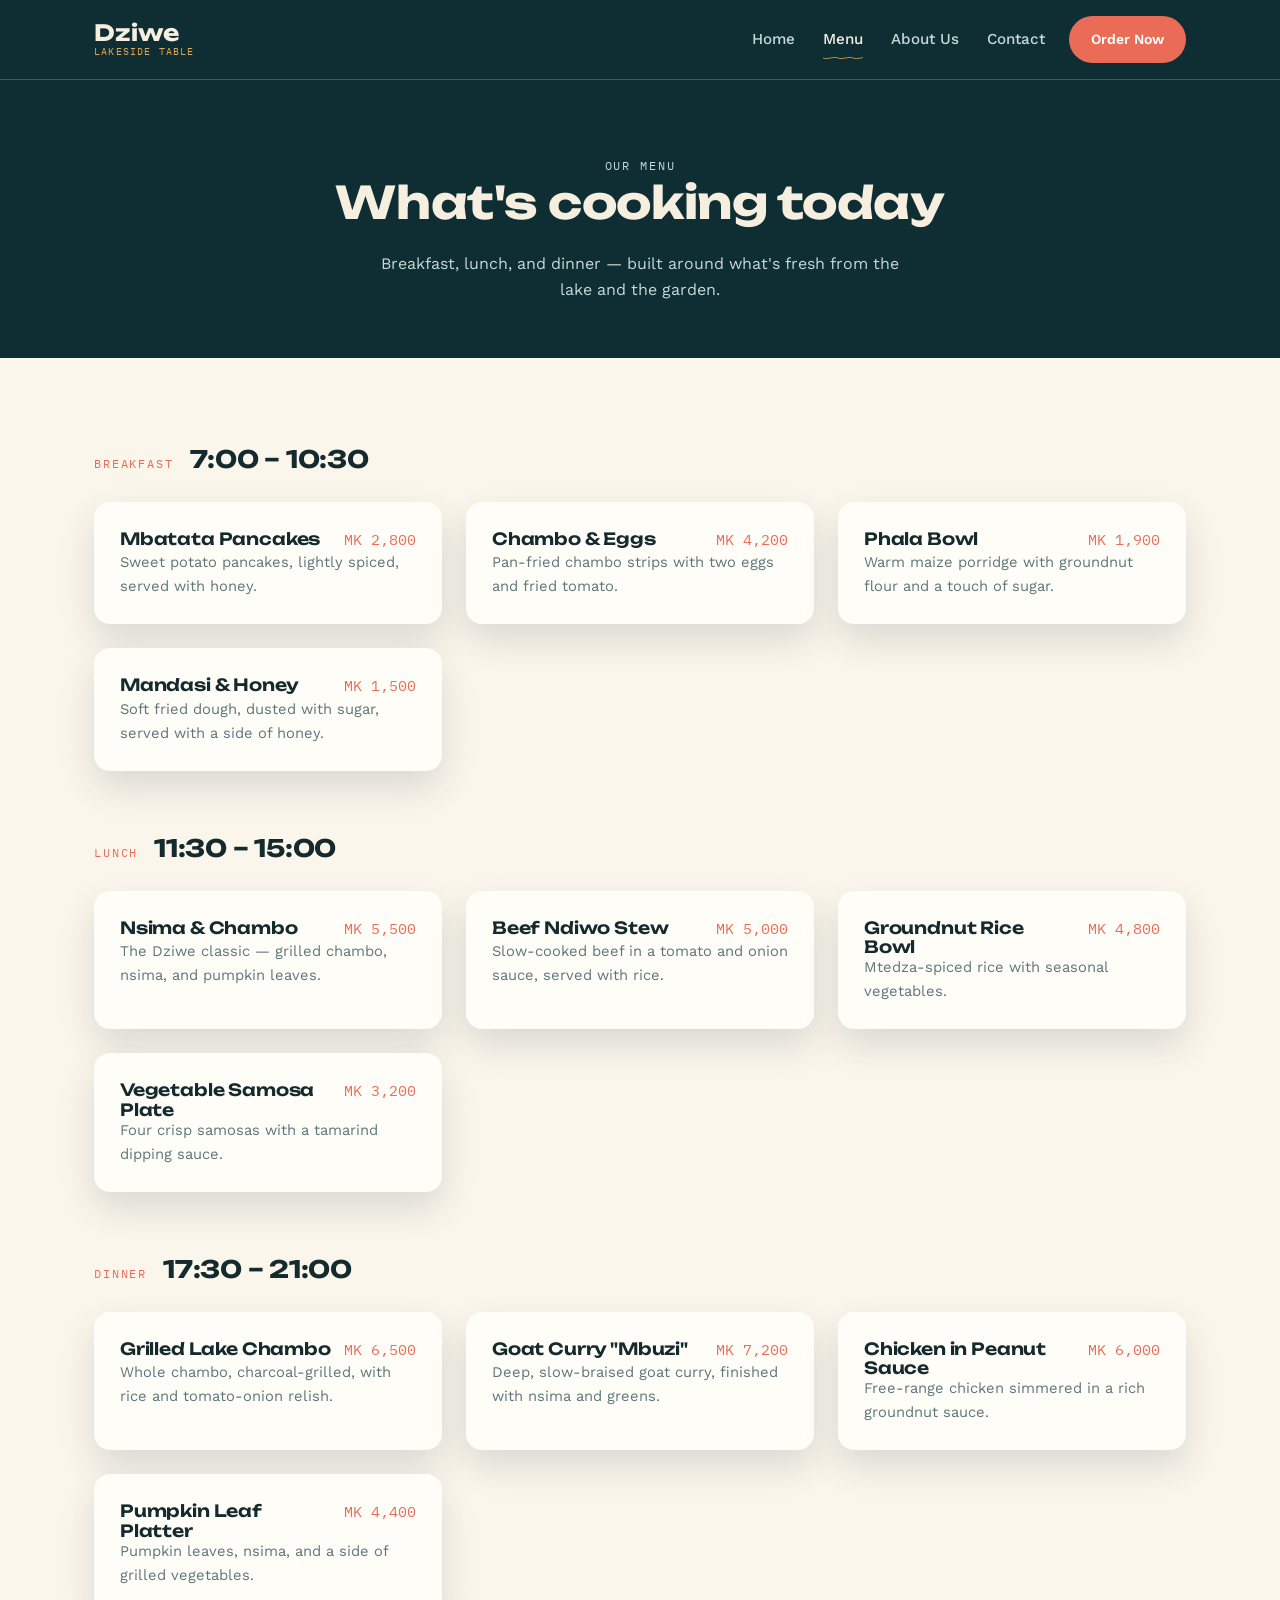
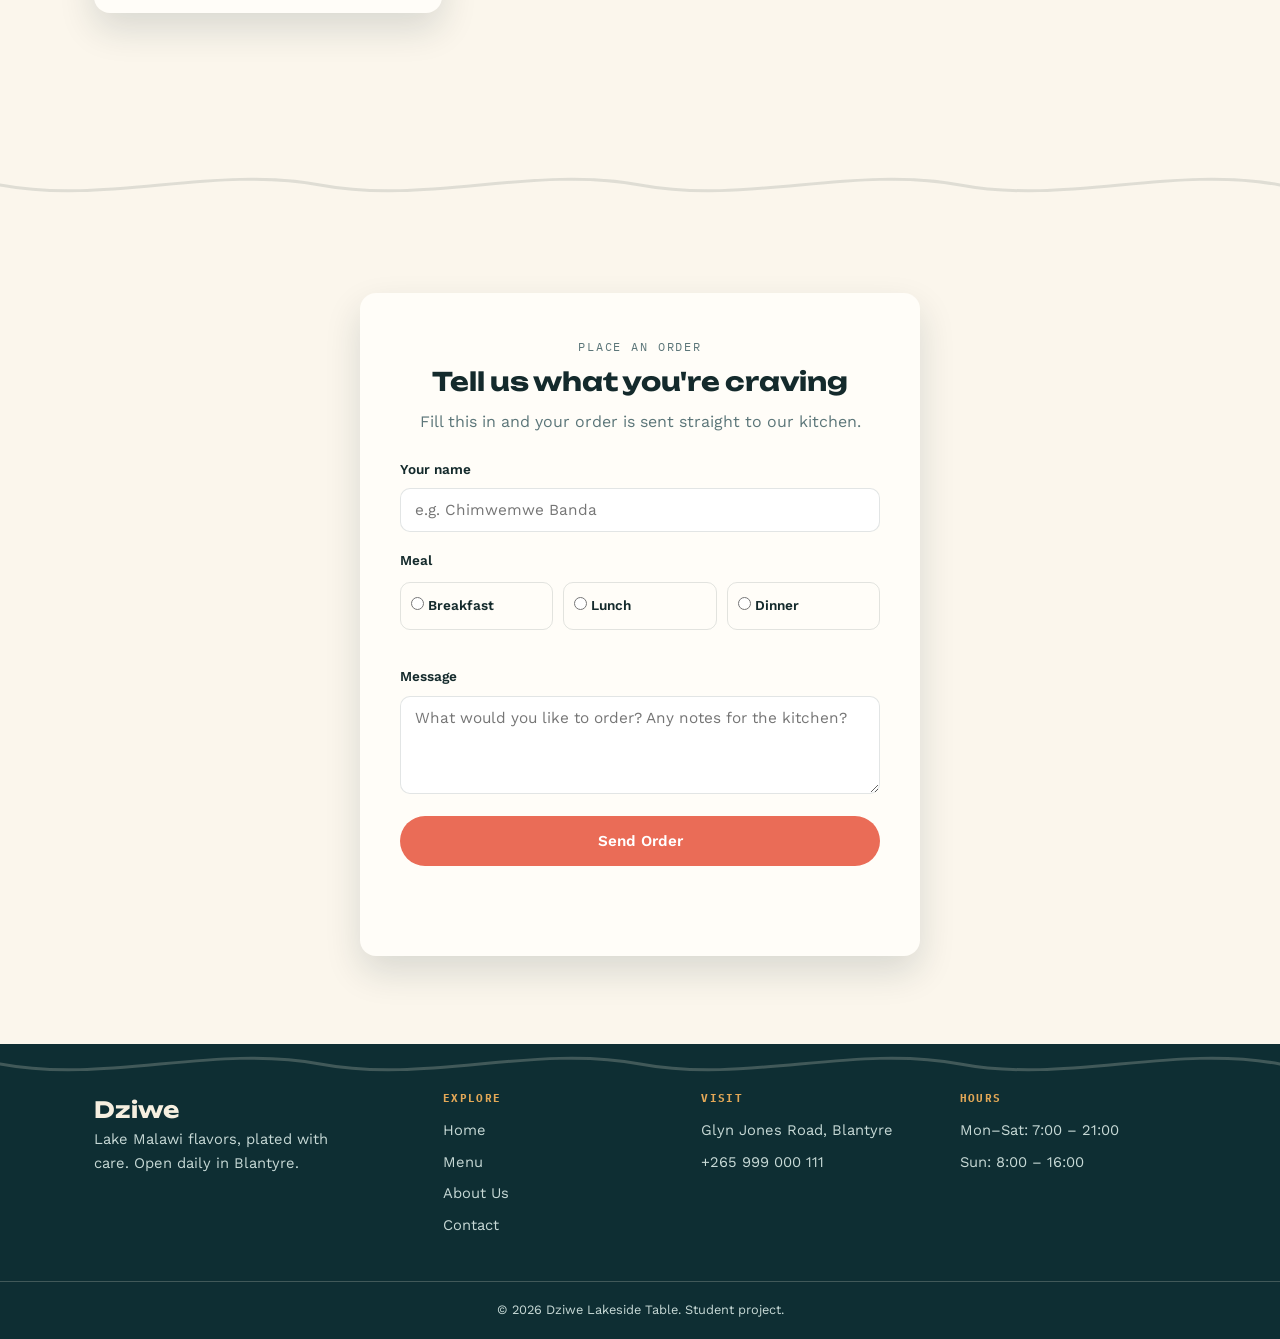
==== menu.html @ 5f341d05 "Add files via upload" ====
<!DOCTYPE html>
<html lang="en">
<head>
  <meta charset="UTF-8">
  <meta name="viewport" content="width=device-width, initial-scale=1.0">
  <title>Menu — Dziwe Lakeside Table</title>
  <meta name="description" content="Breakfast, lunch, and dinner at Dziwe — plus an online order form delivered straight to the kitchen.">

  <link rel="preconnect" href="https://fonts.googleapis.com">
  <link rel="preconnect" href="https://fonts.gstatic.com" crossorigin>
  <link href="https://fonts.googleapis.com/css2?family=Unbounded:wght@500;700;800&family=Work+Sans:wght@400;500;600&family=IBM+Plex+Mono:wght@400;500&display=swap" rel="stylesheet">
  <link rel="stylesheet" href="css/style.css">
</head>
<body>

  <header class="site-header">
    <div class="nav-inner">
      <a href="index.html" class="logo">
        <span class="logo-mark">Dziwe</span>
        <span class="logo-sub">Lakeside Table</span>
      </a>
      <nav class="main-nav" id="main-nav">
        <a href="index.html" class="nav-link">Home</a>
        <a href="menu.html" class="nav-link active">Menu</a>
        <a href="about.html" class="nav-link">About Us</a>
        <a href="contact.html" class="nav-link">Contact</a>
      </nav>
      <a href="menu.html#order" class="btn btn-coral nav-cta">Order Now</a>
      <button class="nav-toggle" id="navToggle" aria-label="Toggle menu" aria-expanded="false">
        <span></span><span></span><span></span>
      </button>
    </div>
  </header>

  <section class="page-hero">
    <p class="eyebrow">Our Menu</p>
    <h1>What's cooking today</h1>
    <p>Breakfast, lunch, and dinner — built around what's fresh from the lake and the garden.</p>
  </section>

  <section class="section">
    <div class="container">

      <div class="menu-category" id="breakfast">
        <div class="menu-category-head">
          <p class="eyebrow" style="margin:0">Breakfast</p>
          <h2>7:00 – 10:30</h2>
        </div>
        <div class="dish-grid">
          <div class="dish-card">
            <div class="dish-top"><h3 class="dish-name">Mbatata Pancakes</h3><span class="dish-price">MK 2,800</span></div>
            <p class="dish-desc">Sweet potato pancakes, lightly spiced, served with honey.</p>
          </div>
          <div class="dish-card">
            <div class="dish-top"><h3 class="dish-name">Chambo &amp; Eggs</h3><span class="dish-price">MK 4,200</span></div>
            <p class="dish-desc">Pan-fried chambo strips with two eggs and fried tomato.</p>
          </div>
          <div class="dish-card">
            <div class="dish-top"><h3 class="dish-name">Phala Bowl</h3><span class="dish-price">MK 1,900</span></div>
            <p class="dish-desc">Warm maize porridge with groundnut flour and a touch of sugar.</p>
          </div>
          <div class="dish-card">
            <div class="dish-top"><h3 class="dish-name">Mandasi &amp; Honey</h3><span class="dish-price">MK 1,500</span></div>
            <p class="dish-desc">Soft fried dough, dusted with sugar, served with a side of honey.</p>
          </div>
        </div>
      </div>

      <div class="menu-category" id="lunch">
        <div class="menu-category-head">
          <p class="eyebrow" style="margin:0">Lunch</p>
          <h2>11:30 – 15:00</h2>
        </div>
        <div class="dish-grid">
          <div class="dish-card">
            <div class="dish-top"><h3 class="dish-name">Nsima &amp; Chambo</h3><span class="dish-price">MK 5,500</span></div>
            <p class="dish-desc">The Dziwe classic — grilled chambo, nsima, and pumpkin leaves.</p>
          </div>
          <div class="dish-card">
            <div class="dish-top"><h3 class="dish-name">Beef Ndiwo Stew</h3><span class="dish-price">MK 5,000</span></div>
            <p class="dish-desc">Slow-cooked beef in a tomato and onion sauce, served with rice.</p>
          </div>
          <div class="dish-card">
            <div class="dish-top"><h3 class="dish-name">Groundnut Rice Bowl</h3><span class="dish-price">MK 4,800</span></div>
            <p class="dish-desc">Mtedza-spiced rice with seasonal vegetables.</p>
          </div>
          <div class="dish-card">
            <div class="dish-top"><h3 class="dish-name">Vegetable Samosa Plate</h3><span class="dish-price">MK 3,200</span></div>
            <p class="dish-desc">Four crisp samosas with a tamarind dipping sauce.</p>
          </div>
        </div>
      </div>

      <div class="menu-category" id="dinner">
        <div class="menu-category-head">
          <p class="eyebrow" style="margin:0">Dinner</p>
          <h2>17:30 – 21:00</h2>
        </div>
        <div class="dish-grid">
          <div class="dish-card">
            <div class="dish-top"><h3 class="dish-name">Grilled Lake Chambo</h3><span class="dish-price">MK 6,500</span></div>
            <p class="dish-desc">Whole chambo, charcoal-grilled, with rice and tomato-onion relish.</p>
          </div>
          <div class="dish-card">
            <div class="dish-top"><h3 class="dish-name">Goat Curry "Mbuzi"</h3><span class="dish-price">MK 7,200</span></div>
            <p class="dish-desc">Deep, slow-braised goat curry, finished with nsima and greens.</p>
          </div>
          <div class="dish-card">
            <div class="dish-top"><h3 class="dish-name">Chicken in Peanut Sauce</h3><span class="dish-price">MK 6,000</span></div>
            <p class="dish-desc">Free-range chicken simmered in a rich groundnut sauce.</p>
          </div>
          <div class="dish-card">
            <div class="dish-top"><h3 class="dish-name">Pumpkin Leaf Platter</h3><span class="dish-price">MK 4,400</span></div>
            <p class="dish-desc">Pumpkin leaves, nsima, and a side of grilled vegetables.</p>
          </div>
        </div>
      </div>

    </div>
  </section>

  <svg class="wave-divider wave-divider--dark" viewBox="0 0 1200 40" preserveAspectRatio="none" aria-hidden="true">
    <path d="M0,20 C100,40 200,0 300,20 C400,40 500,0 600,20 C700,40 800,0 900,20 C1000,40 1100,0 1200,20"></path>
  </svg>

  <section class="section order-section" id="order">
    <div class="container">
      <div class="order-card">
        <p class="eyebrow">Place an order</p>
        <h2>Tell us what you're craving</h2>
        <p>Fill this in and your order is sent straight to our kitchen.</p>

        <form id="orderForm" novalidate>
          <label for="name">Your name
            <input type="text" id="name" name="name" placeholder="e.g. Chimwemwe Banda" autocomplete="name">
          </label>

          <fieldset class="meal-choice">
            <legend>Meal</legend>
            <div class="meal-options">
              <label><input type="radio" name="meal" value="Breakfast"> Breakfast</label>
              <label><input type="radio" name="meal" value="Lunch"> Lunch</label>
              <label><input type="radio" name="meal" value="Dinner"> Dinner</label>
            </div>
          </fieldset>

          <label for="message">Message
            <textarea id="message" name="message" rows="4" placeholder="What would you like to order? Any notes for the kitchen?"></textarea>
          </label>

          <button type="submit" class="btn btn-coral" id="submitBtn">Send Order</button>
          <p class="form-status" id="formStatus" role="status" aria-live="polite"></p>
          <a href="#" id="fallbackMail" class="fallback-mail">Send this order from your own email app instead →</a>
        </form>
      </div>
    </div>
  </section>

  <footer class="site-footer">
    <svg class="wave-divider wave-divider--light" viewBox="0 0 1200 40" preserveAspectRatio="none" aria-hidden="true">
      <path d="M0,20 C100,40 200,0 300,20 C400,40 500,0 600,20 C700,40 800,0 900,20 C1000,40 1100,0 1200,20"></path>
    </svg>
    <div class="footer-inner">
      <div class="footer-brand">
        <span class="logo-mark">Dziwe</span>
        <p>Lake Malawi flavors, plated with care. Open daily in Blantyre.</p>
      </div>
      <div class="footer-col">
        <h4>Explore</h4>
        <a href="index.html">Home</a>
        <a href="menu.html">Menu</a>
        <a href="about.html">About Us</a>
        <a href="contact.html">Contact</a>
      </div>
      <div class="footer-col">
        <h4>Visit</h4>
        <p>Glyn Jones Road, Blantyre</p>
        <p>+265 999 000 111</p>
      </div>
      <div class="footer-col">
        <h4>Hours</h4>
        <p>Mon–Sat: 7:00 – 21:00</p>
        <p>Sun: 8:00 – 16:00</p>
      </div>
    </div>
    <div class="footer-bottom">© 2026 Dziwe Lakeside Table. Student project.</div>
  </footer>

  <script src="js/script.js"></script>
</body>
</html>
---- css/style.css ----
/* =========================================================
   Dziwe — Lakeside Table
   Design tokens: deep lake teal + sunset gold + coral accent
   Display type: Unbounded · Body: Work Sans · Utility: IBM Plex Mono
   Signature motif: the wave line — used in nav, dividers, cards
   ========================================================= */

:root {
  --bg-dark: #0e2e33;
  --bg-dark-2: #143a40;
  --bg-light: #fbf6ec;
  --card-bg: #fffdf8;
  --text-dark: #142a2c;
  --text-muted: #5c7679;
  --text-light: #f6efe0;
  --text-light-muted: #c7d9d6;
  --gold: #e3a857;
  --gold-dark: #c98a3a;
  --coral: #ea6c57;
  --coral-dark: #d3543f;
  --line: rgba(20, 42, 44, 0.12);
  --line-light: rgba(246, 239, 224, 0.22);
  --radius: 16px;
  --radius-sm: 10px;
  --shadow: 0 16px 36px rgba(14, 46, 51, 0.14);
  --display-font: "Unbounded", sans-serif;
  --body-font: "Work Sans", sans-serif;
  --mono-font: "IBM Plex Mono", monospace;
  --max-width: 1140px;
}

* { box-sizing: border-box; }

html { scroll-behavior: smooth; }

body {
  margin: 0;
  font-family: var(--body-font);
  color: var(--text-dark);
  background: var(--bg-light);
  line-height: 1.6;
}

img, svg { display: block; max-width: 100%; }

a { color: inherit; text-decoration: none; }

h1, h2, h3, h4 {
  font-family: var(--display-font);
  line-height: 1.15;
  margin: 0 0 0.5em;
  letter-spacing: -0.01em;
}

p { margin: 0 0 1em; }

.container {
  max-width: var(--max-width);
  margin: 0 auto;
  padding: 0 24px;
}

.eyebrow {
  font-family: var(--mono-font);
  font-size: 0.72rem;
  letter-spacing: 0.16em;
  text-transform: uppercase;
  color: var(--coral);
  margin-bottom: 0.9em;
  display: inline-block;
}

.section { padding: 88px 0; }
.section--tight { padding: 56px 0; }
.section--dark { background: var(--bg-dark); color: var(--text-light); }
.section--dark .eyebrow { color: var(--gold); }

/* ---------- Buttons ---------- */
.btn {
  font-family: var(--body-font);
  font-weight: 600;
  font-size: 0.95rem;
  display: inline-flex;
  align-items: center;
  gap: 8px;
  padding: 14px 28px;
  border-radius: 999px;
  border: 2px solid transparent;
  cursor: pointer;
  transition: transform 0.15s ease, box-shadow 0.15s ease, background 0.15s ease;
}
.btn:hover { transform: translateY(-2px); }
.btn:focus-visible { outline: 3px solid var(--gold); outline-offset: 3px; }

.btn-gold { background: var(--gold); color: var(--text-dark); }
.btn-gold:hover { background: var(--gold-dark); }

.btn-coral { background: var(--coral); color: #fff; }
.btn-coral:hover { background: var(--coral-dark); }

.btn-outline-light { background: transparent; color: var(--text-light); border-color: var(--line-light); }
.btn-outline-light:hover { background: rgba(246, 239, 224, 0.08); }

.btn-outline-dark { background: transparent; color: var(--text-dark); border-color: var(--line); }
.btn-outline-dark:hover { background: rgba(20, 42, 44, 0.05); }

.btn[disabled] { opacity: 0.6; cursor: not-allowed; transform: none; }

/* ---------- Header / Nav ---------- */
.site-header {
  position: sticky;
  top: 0;
  z-index: 50;
  background: var(--bg-dark);
  border-bottom: 1px solid var(--line-light);
}

.nav-inner {
  max-width: var(--max-width);
  margin: 0 auto;
  padding: 16px 24px;
  display: flex;
  align-items: center;
  gap: 24px;
}

.logo { display: flex; flex-direction: column; line-height: 1; margin-right: auto; }
.logo-mark {
  font-family: var(--display-font);
  font-weight: 700;
  font-size: 1.4rem;
  color: var(--text-light);
}
.logo-mark.dark { color: var(--text-dark); }
.logo-sub {
  font-family: var(--mono-font);
  font-size: 0.62rem;
  letter-spacing: 0.12em;
  text-transform: uppercase;
  color: var(--gold);
  margin-top: 2px;
}

.main-nav { display: flex; gap: 28px; }
.nav-link {
  font-size: 0.95rem;
  font-weight: 500;
  color: var(--text-light-muted);
  position: relative;
  padding: 4px 0;
}
.nav-link:hover { color: var(--text-light); }
.nav-link.active { color: var(--text-light); }
.nav-link.active::after {
  content: "";
  position: absolute;
  left: 0; right: 0; bottom: -6px;
  height: 6px;
  background: url("data:image/svg+xml,%3Csvg xmlns='http://www.w3.org/2000/svg' viewBox='0 0 60 8'%3E%3Cpath d='M0,4 C10,8 20,0 30,4 C40,8 50,0 60,4' fill='none' stroke='%23E3A857' stroke-width='1.6'/%3E%3C/svg%3E") repeat-x;
  background-size: 30px 6px;
}

.nav-cta { padding: 10px 20px; font-size: 0.88rem; }

.nav-toggle {
  display: none;
  flex-direction: column;
  justify-content: center;
  gap: 5px;
  width: 36px;
  height: 36px;
  background: none;
  border: none;
  cursor: pointer;
  padding: 0;
}
.nav-toggle span {
  display: block;
  height: 2px;
  background: var(--text-light);
  border-radius: 2px;
}

/* ---------- Wave divider (signature motif) ---------- */
.wave-divider {
  width: 100%;
  height: 40px;
  display: block;
}
.wave-divider path {
  fill: none;
  stroke-width: 3;
  stroke-linecap: round;
}
.wave-divider--light path { stroke: var(--line-light); }
.wave-divider--gold path { stroke: var(--gold); }
.wave-divider--dark path { stroke: var(--line); }

/* ---------- Hero ---------- */
.hero {
  position: relative;
  background: var(--bg-dark);
  color: var(--text-light);
  overflow: hidden;
  padding: 100px 0 70px;
}
.hero-waves {
  position: absolute;
  inset: 0;
  width: 100%;
  height: 100%;
  z-index: 0;
}
.hero-content {
  position: relative;
  z-index: 1;
  max-width: 640px;
  margin: 0 auto;
  text-align: center;
  padding: 0 24px;
}
.hero h1 {
  font-size: clamp(2.2rem, 5vw, 3.4rem);
  margin-bottom: 0.6em;
}
.hero-text { color: var(--text-light-muted); font-size: 1.08rem; max-width: 540px; margin: 0 auto 2em; }
.hero-actions { display: flex; gap: 16px; justify-content: center; flex-wrap: wrap; }

.page-hero {
  background: var(--bg-dark);
  color: var(--text-light);
  text-align: center;
  padding: 72px 24px 56px;
}
.page-hero h1 { font-size: clamp(2rem, 4.4vw, 2.8rem); }
.page-hero p { color: var(--text-light-muted); max-width: 520px; margin: 0 auto; }

/* ---------- Features ---------- */
.features {
  display: grid;
  grid-template-columns: repeat(3, 1fr);
  gap: 32px;
}
.feature { text-align: left; }
.feature-icon {
  width: 48px; height: 48px;
  border-radius: 50%;
  background: var(--bg-dark);
  color: var(--gold);
  display: flex; align-items: center; justify-content: center;
  font-family: var(--mono-font);
  font-size: 1.1rem;
  margin-bottom: 18px;
}
.feature h3 { font-size: 1.15rem; margin-bottom: 0.4em; }
.feature p { color: var(--text-muted); margin: 0; font-size: 0.95rem; }

/* ---------- Section heads ---------- */
.section-head { text-align: center; max-width: 560px; margin: 0 auto 48px; }
.section-head h2 { font-size: clamp(1.7rem, 3.4vw, 2.3rem); }
.section-head p { color: var(--text-muted); margin: 0; }

/* ---------- Dish cards ---------- */
.dish-grid {
  display: grid;
  grid-template-columns: repeat(3, 1fr);
  gap: 24px;
}
.dish-card {
  background: var(--card-bg);
  border-radius: var(--radius);
  padding: 26px;
  box-shadow: var(--shadow);
  position: relative;
  overflow: hidden;
}
.dish-card .wave-divider { height: 18px; margin: 14px 0; opacity: 0.5; }
.dish-top { display: flex; justify-content: space-between; align-items: baseline; gap: 12px; }
.dish-name { font-family: var(--display-font); font-size: 1.05rem; font-weight: 600; margin: 0; }
.dish-price { font-family: var(--mono-font); font-size: 0.92rem; color: var(--coral); white-space: nowrap; }
.dish-desc { color: var(--text-muted); font-size: 0.92rem; margin: 0; }

.menu-category { margin-bottom: 64px; }
.menu-category-head { display: flex; align-items: baseline; gap: 16px; margin-bottom: 28px; }
.menu-category-head h2 { font-size: 1.5rem; margin: 0; }
.menu-category-head .eyebrow { margin: 0; }

/* ---------- CTA banner ---------- */
.cta-banner {
  background: var(--bg-dark);
  color: var(--text-light);
  text-align: center;
  padding: 64px 24px;
}
.cta-banner h2 { font-size: clamp(1.6rem, 3.4vw, 2.2rem); margin-bottom: 0.5em; }
.cta-banner p { color: var(--text-light-muted); margin-bottom: 1.6em; }

/* ---------- Order form ---------- */
.order-section { background: var(--bg-light); }
.order-card {
  max-width: 560px;
  margin: 0 auto;
  background: var(--card-bg);
  border-radius: var(--radius);
  box-shadow: var(--shadow);
  padding: 40px;
  text-align: center;
}
.order-card h2 { font-size: 1.6rem; }
.order-card > p { color: var(--text-muted); }

form#orderForm { text-align: left; margin-top: 24px; }
form#orderForm label {
  display: block;
  font-size: 0.85rem;
  font-weight: 600;
  margin-bottom: 18px;
}
form#orderForm input[type="text"],
form#orderForm textarea {
  display: block;
  width: 100%;
  margin-top: 8px;
  padding: 12px 14px;
  font-family: var(--body-font);
  font-size: 0.96rem;
  border: 1.5px solid var(--line);
  border-radius: var(--radius-sm);
  background: #fff;
  color: var(--text-dark);
  resize: vertical;
}
form#orderForm input[type="text"]:focus,
form#orderForm textarea:focus {
  outline: none;
  border-color: var(--coral);
  box-shadow: 0 0 0 3px rgba(234, 108, 87, 0.15);
}

.meal-choice {
  border: none;
  padding: 0;
  margin: 0 0 18px;
}
.meal-choice legend {
  font-size: 0.85rem;
  font-weight: 600;
  padding: 0;
  margin-bottom: 10px;
}
.meal-options { display: flex; gap: 10px; flex-wrap: wrap; }
.meal-options label {
  flex: 1;
  margin: 0;
  display: flex;
  align-items: center;
  justify-content: center;
  gap: 8px;
  font-weight: 500;
  font-size: 0.88rem;
  padding: 12px 10px;
  border: 1.5px solid var(--line);
  border-radius: var(--radius-sm);
  cursor: pointer;
  transition: border-color 0.15s ease, background 0.15s ease;
}
.meal-options input { accent-color: var(--coral); margin: 0; }
.meal-options label:has(input:checked) {
  border-color: var(--coral);
  background: rgba(234, 108, 87, 0.07);
}

#submitBtn { width: 100%; justify-content: center; margin-top: 4px; }

.form-status {
  margin-top: 16px;
  font-size: 0.9rem;
  font-weight: 500;
  min-height: 1.4em;
}
.form-status.success { color: #1f7a4d; }
.form-status.error { color: var(--coral-dark); }

.fallback-mail {
  display: none;
  margin-top: 12px;
  font-size: 0.88rem;
}
.fallback-mail.show { display: block; }

/* ---------- About page ---------- */
.story-grid {
  display: grid;
  grid-template-columns: 1.1fr 0.9fr;
  gap: 56px;
  align-items: start;
}
.milestones { list-style: none; margin: 0; padding: 0; }
.milestones li {
  display: flex;
  gap: 18px;
  padding: 0 0 28px 0;
  position: relative;
}
.milestones li:not(:last-child)::before {
  content: "";
  position: absolute;
  left: 9px; top: 26px; bottom: 0;
  width: 2px;
  background: var(--line);
}
.milestone-dot {
  width: 20px; height: 20px;
  border-radius: 50%;
  background: var(--coral);
  flex-shrink: 0;
  margin-top: 2px;
}
.milestone-year { font-family: var(--mono-font); font-size: 0.78rem; color: var(--coral); display: block; margin-bottom: 4px; }
.milestone-text h4 { margin: 0 0 4px; font-size: 1.02rem; }
.milestone-text p { margin: 0; color: var(--text-muted); font-size: 0.92rem; }

.hours-table { width: 100%; border-collapse: collapse; margin-top: 12px; }
.hours-table td { padding: 10px 0; border-bottom: 1px solid var(--line); font-size: 0.95rem; }
.hours-table td:last-child { text-align: right; font-family: var(--mono-font); color: var(--text-muted); }

.team-grid { display: grid; grid-template-columns: repeat(2, 1fr); gap: 24px; margin-top: 16px; }
.team-card { background: var(--card-bg); border-radius: var(--radius); padding: 22px; box-shadow: var(--shadow); }
.team-role { font-family: var(--mono-font); font-size: 0.72rem; letter-spacing: 0.1em; text-transform: uppercase; color: var(--coral); }
.team-card h4 { margin: 6px 0 6px; }
.team-card p { color: var(--text-muted); font-size: 0.92rem; margin: 0; }

/* ---------- Contact page ---------- */
.contact-grid {
  display: grid;
  grid-template-columns: 1fr 1fr;
  gap: 40px;
}
.contact-card {
  background: var(--card-bg);
  border-radius: var(--radius);
  box-shadow: var(--shadow);
  padding: 32px;
}
.contact-card h3 { font-size: 1.1rem; margin-bottom: 14px; }
.contact-row { display: flex; gap: 14px; padding: 10px 0; border-bottom: 1px solid var(--line); font-size: 0.95rem; }
.contact-row:last-child { border-bottom: none; }
.contact-row strong { font-family: var(--mono-font); font-size: 0.72rem; letter-spacing: 0.08em; text-transform: uppercase; color: var(--text-muted); min-width: 90px; }

.map-card {
  background: var(--bg-dark);
  color: var(--text-light);
  border-radius: var(--radius);
  padding: 32px;
  display: flex;
  flex-direction: column;
  justify-content: space-between;
  min-height: 260px;
  position: relative;
  overflow: hidden;
}
.map-card svg { position: absolute; inset: 0; opacity: 0.5; }
.map-card-content { position: relative; z-index: 1; }
.map-card h3 { margin-bottom: 8px; }
.map-card p { color: var(--text-light-muted); }

/* ---------- Footer ---------- */
.site-footer { background: var(--bg-dark); color: var(--text-light); }
.footer-inner {
  max-width: var(--max-width);
  margin: 0 auto;
  padding: 8px 24px 36px;
  display: grid;
  grid-template-columns: 1.4fr 1fr 1fr 1fr;
  gap: 32px;
}
.footer-brand p { color: var(--text-light-muted); font-size: 0.92rem; max-width: 240px; }
.footer-col h4 {
  font-family: var(--mono-font);
  font-size: 0.7rem;
  letter-spacing: 0.12em;
  text-transform: uppercase;
  color: var(--gold);
  margin-bottom: 14px;
}
.footer-col a, .footer-col p { display: block; color: var(--text-light-muted); font-size: 0.92rem; margin-bottom: 8px; }
.footer-col a:hover { color: var(--text-light); }
.footer-bottom {
  text-align: center;
  font-size: 0.8rem;
  color: var(--text-light-muted);
  padding: 18px 24px;
  border-top: 1px solid var(--line-light);
}

/* ---------- Responsive ---------- */
@media (max-width: 880px) {
  .features, .dish-grid, .story-grid, .contact-grid, .team-grid { grid-template-columns: 1fr; }
  .footer-inner { grid-template-columns: 1fr 1fr; }
}

@media (max-width: 680px) {
  .main-nav {
    position: absolute;
    top: 100%;
    left: 0; right: 0;
    background: var(--bg-dark);
    flex-direction: column;
    padding: 10px 24px 20px;
    gap: 14px;
    border-bottom: 1px solid var(--line-light);
    display: none;
  }
  .main-nav.open { display: flex; }
  .nav-toggle { display: flex; }
  .nav-cta { display: none; }
  .footer-inner { grid-template-columns: 1fr; }
  .order-card { padding: 28px 20px; }
  .meal-options { flex-direction: column; }
}
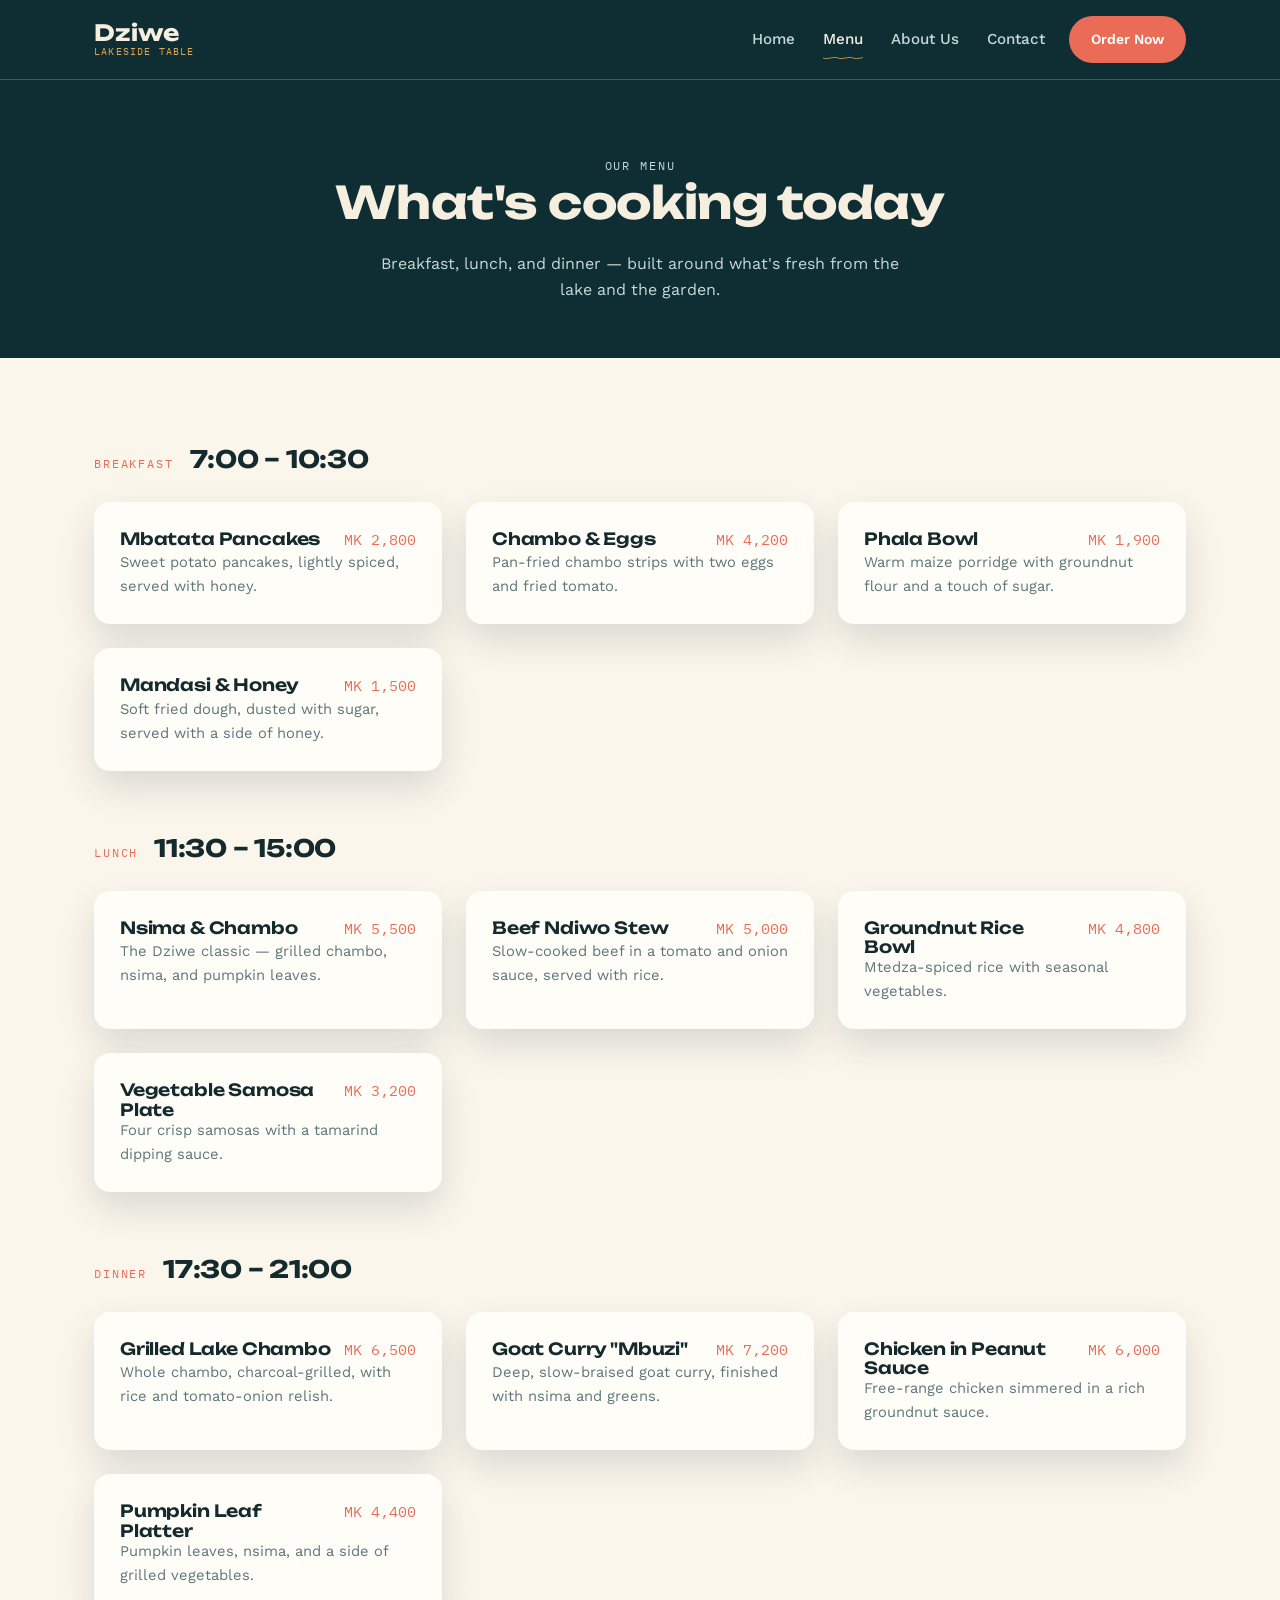
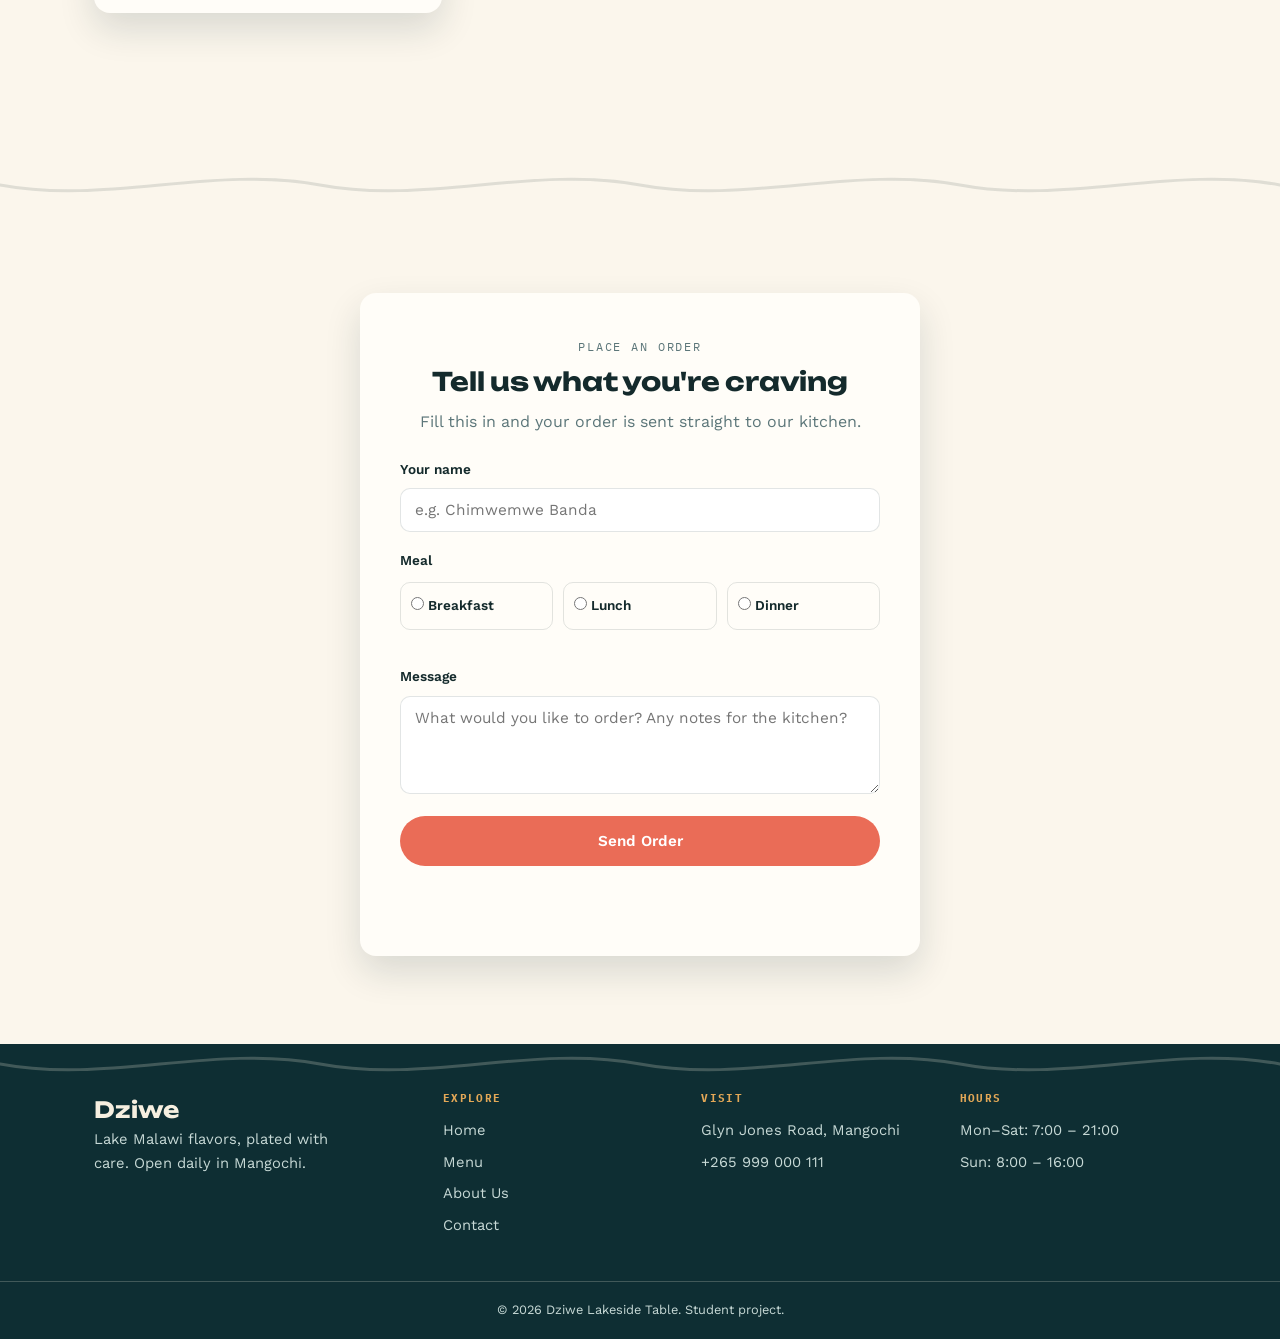
==== commit 99c0ce43: "Replace Blantyre with Mangochi across menu page" ====
--- a/menu.html
+++ b/menu.html
@@ -163,7 +163,7 @@
     <div class="footer-inner">
       <div class="footer-brand">
         <span class="logo-mark">Dziwe</span>
-        <p>Lake Malawi flavors, plated with care. Open daily in Blantyre.</p>
+        <p>Lake Malawi flavors, plated with care. Open daily in Mangochi.</p>
       </div>
       <div class="footer-col">
         <h4>Explore</h4>
@@ -174,7 +174,7 @@
       </div>
       <div class="footer-col">
         <h4>Visit</h4>
-        <p>Glyn Jones Road, Blantyre</p>
+        <p>Glyn Jones Road, Mangochi</p>
         <p>+265 999 000 111</p>
       </div>
       <div class="footer-col">
